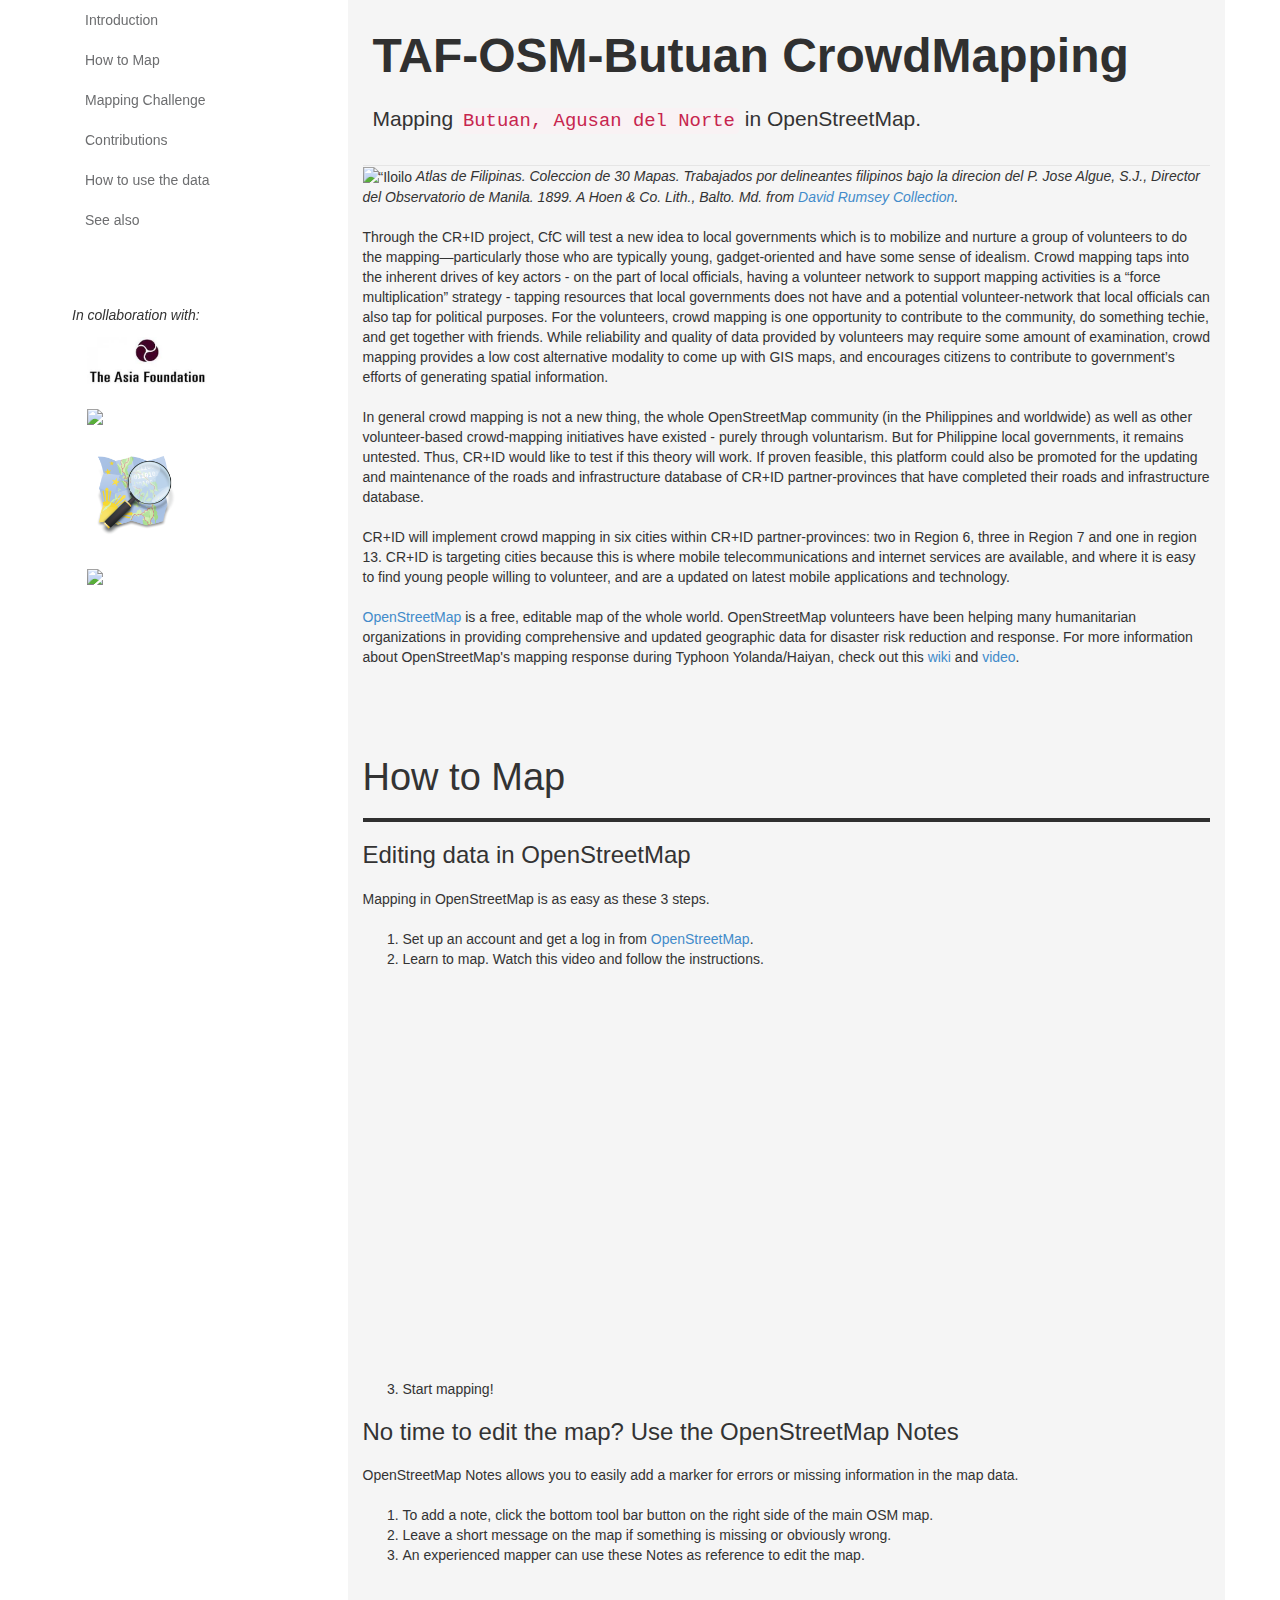
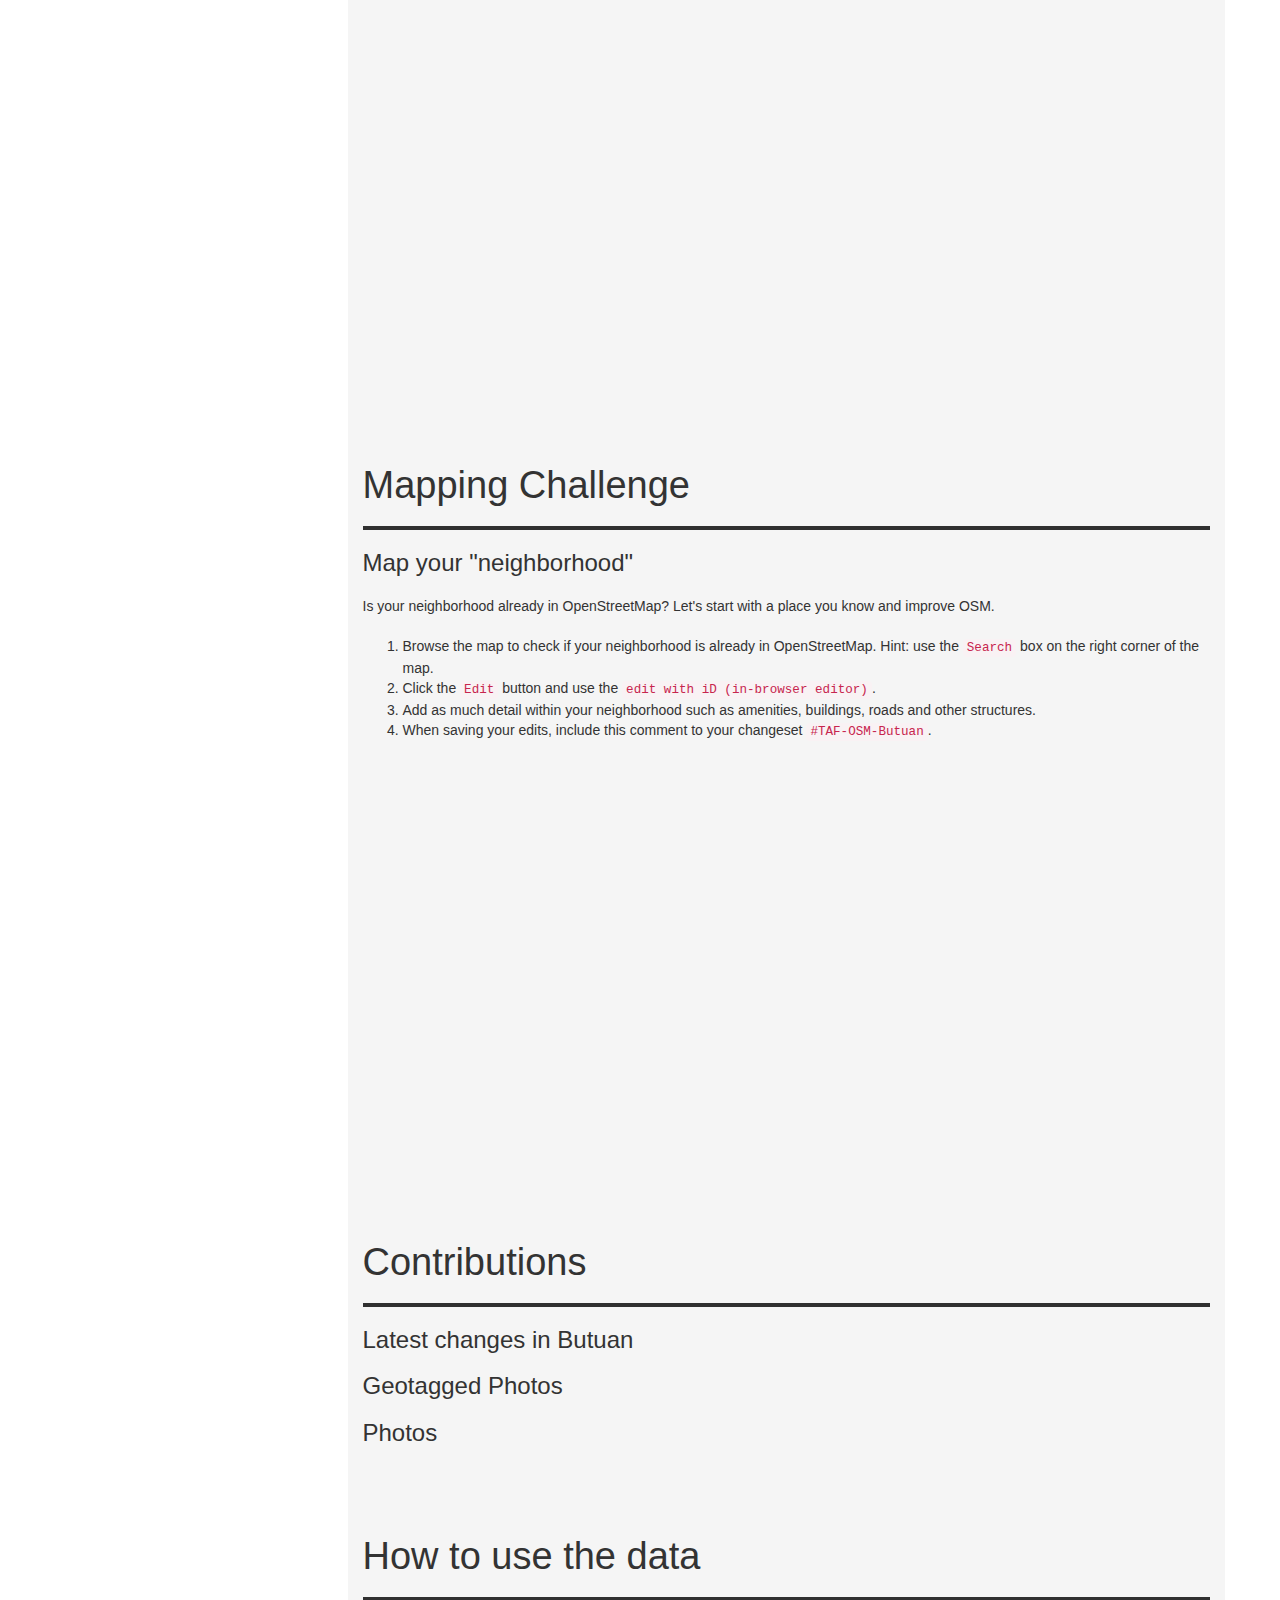
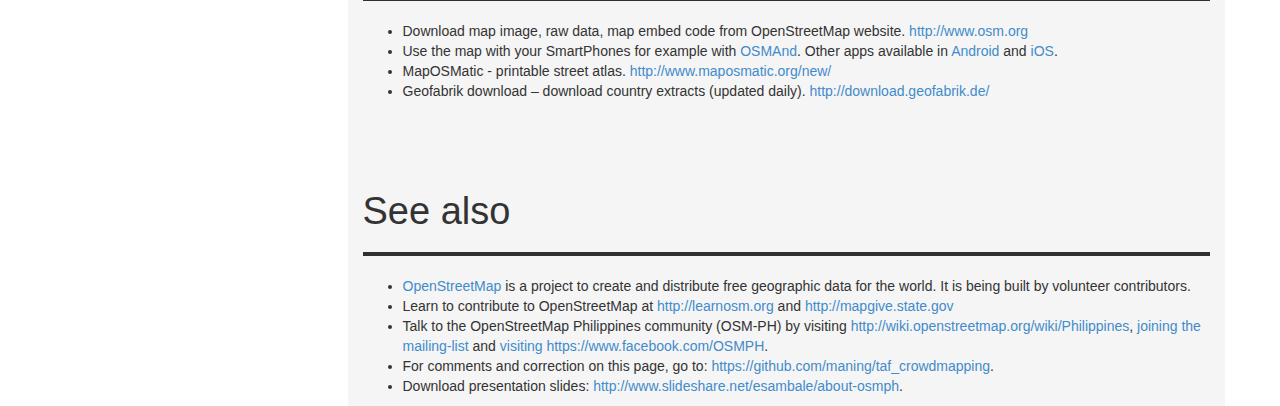
==== butuan.html @ e6d00f48 "stub butuan page" ====
<!DOCTYPE html>
<html lang="en">
<head>
	<meta charset="utf-8">
	<meta name="viewport" content="width=device-width, initial-scale=1.0">
	<meta name="description" content=“TAF-OSM-Butuan">
	<meta name="author" content="Maning Sambale">

	<title>TAF-OSM-Butuan CrowdMapping</title>

	<link href="css/bootstrap.min.css" rel="stylesheet">
	<link href="css/custom.css" rel="stylesheet">
	<link rel="shortcut icon" href="img/favicon.png">


</head>

<body>
	<div class="container">
		<div class="col-lg-3">
			<div class="cg-sidebar" style="position:fixed">
				<ul class="nav cg-sidenav">
					
					<li><a href="#intro">Introduction</a></li>              
					<li><a href="#howtomap">How to Map</a></li>	
					<li><a href="#challenge">Mapping Challenge</a></li>		
					<li><a href="#contributions">Contributions</a></li>
					<li><a href="#howtouse">How to use the data</a></li>	
                                        <li><a href="#resources">See also</a></li>	

					<br />
					<li style="margin: 25px 0 0 15px;">
						<div id="google_translate_element"></div>
						<script type="text/javascript">
							function googleTranslateElementInit() {
								new google.translate.TranslateElement({pageLanguage: 'en', layout: google.translate.TranslateElement.FloatPosition.TOP_RIGHT}, 'google_translate_element');
							}
						</script>
						<script type="text/javascript" src="http://translate.google.com/translate_a/element.js?cb=googleTranslateElementInit"></script>

					</li>
					<li style="margin:2px;"><br /><em>In collaboration with:</em></li>
					

<li style="margin:2px;"><a href="http://asiafoundation.org/" target="_blank"><img src="img/asiaf.jpg" style="width: 120px; height: auto;"></a>

<li style="margin:2px;"><a href="https://www.facebook.com/boholchamber" target="_blank"><img src="img/boholchamber.png" style="width: 80px; height: auto;"></a>

<li style="margin:10px;"><a href="http://openstreetmap.org.ph/" target="_blank"><img src="img/osmph_logo.png" style="width: 80px; height: auto;"></a>

<li style="margin:2px;"><a href="http://dfat.gov.au/pages/default.aspx" target="_blank"><img src="img/DFAT-stacked-strip-pc.png" style="width: 100px; height: auto;"></a>


					
					<br />
 				</ul>
			</div>
		</div>

		<div class="col-lg-9" style="background-color:#f5f5f5;">		
			<div class="cg-intro container" id="intro">
				<h1> TAF-OSM-Butuan CrowdMapping </h1>
				<p class="lead">Mapping <code>Butuan, Agusan del Norte</code> in OpenStreetMap.</p> 
			</div>    
		<div class="chapter">
				<img width="100%" src="img/mindanao_algue.jpg" alt=“Iloilo Old Map” />
				<span class="caption">Atlas de Filipinas. Coleccion de 30 Mapas. Trabajados por delineantes filipinos bajo la direcion del P. Jose Algue, S.J., Director del Observatorio de Manila. 1899. A Hoen & Co. Lith., Balto. Md. from <a href="http://www.davidrumsey.com/" target="_blank">David Rumsey Collection</a>.</span>

				
				<p>Through the CR+ID project, CfC will test a new idea to local governments which is to 
				  mobilize and nurture a group of volunteers to do the mapping—particularly those who are 
				  typically young, gadget-oriented and have some sense of idealism. Crowd mapping taps 
				  into the inherent drives of key actors - on the part of local officials, having a volunteer 
				  network to support mapping activities is a “force multiplication” strategy - tapping resources 
				  that local governments does not have and a potential volunteer-network that local officials 
				  can also tap for political purposes. For the volunteers, crowd mapping is one opportunity to 
				  contribute to the community, do something techie, and get together with friends. While 
				  reliability and quality of data provided by volunteers may require some amount of examination, 
				  crowd mapping provides a low cost alternative modality to come up with GIS maps, and encourages 
				  citizens to contribute to government’s efforts of generating spatial information. 
				  <p>In general crowd mapping is not a new thing, the whole OpenStreetMap community 
				  (in the Philippines and worldwide) as well as other volunteer-based crowd-mapping 
				  initiatives have existed - purely through voluntarism. But for Philippine local governments, 
				  it remains untested. Thus, CR+ID would like to test if this theory will work. If proven 
				  feasible, this platform could also be promoted for the updating and maintenance of the roads 
				  and infrastructure database of CR+ID partner-provinces that have completed their roads and 
				    infrastructure database.</p>
				  <p> CR+ID will implement crowd mapping in six cities within CR+ID partner-provinces: two 
				    in Region 6, three in Region 7 and one in region 13. CR+ID is targeting cities because this 
				    is where mobile telecommunications and internet services are available, and where it is 
				    easy to find young people willing to volunteer, and are a updated on latest mobile 
				    applications and technology.</p>
				<p><a href="http://www.openstreetmap.org/" target="_blank">OpenStreetMap</a> is a free, 
				  editable map of the whole world. OpenStreetMap volunteers have been helping many 
				  humanitarian organizations in providing comprehensive and updated geographic data for 
				  disaster risk reduction and response.  For more information about OpenStreetMap's 
				  mapping response during Typhoon Yolanda/Haiyan, check out this
				  <a href="http://wiki.openstreetmap.org/wiki/Typhoon_Haiyan" target="_blank">wiki</a> and   
				  <a href="http://www.youtube.com/watch?v=C175zW8-6j8<" target="_blank">video</a>.</p> 
		</div>
		<div class="chapter">
			<div class="page-header">
				<h1 id="howtomap">How to Map</h1>
			</div>
           		<h3>Editing data in OpenStreetMap</h3>
			<p>Mapping in OpenStreetMap is as easy as these 3 steps.</p>
				<ol>
					<li>Set up an account and get a log in from <a href="http://www.openstreetmap.org/" target="_blank">OpenStreetMap</a>.</li>
				 	<li>Learn to map. Watch this video and follow the instructions.</li>
					<br />
					<iframe width="100%" height="385" src="//www.youtube.com/embed/Ir-3K0pjwOI" frameborder="0" allowfullscreen></iframe>
					<br />
					<li>Start mapping! </li>
				</ol>
			</p>

                        <h3>No time to edit the map?  Use the OpenStreetMap Notes</h3>
			<p>OpenStreetMap Notes allows you to easily add a marker for errors or missing information in the map data. </p>
				<ol>
					<li>To add a note, click the bottom tool bar button on the right side of the main OSM map. </li>
                                        <li>Leave a short message on the map if something is missing or obviously wrong. </li>
				 	<li>An experienced mapper can use these Notes as reference to edit the map. </li>
					<br />
					<iframe width="100%" height="385" src="//www.youtube.com/embed/8h4qWLas1rI" frameborder="0" allowfullscreen></iframe>
					<br />

				</ol>
			</p>
               </div>

<div class="chapter"> <div class="page-header"> <h1 id="challenge">Mapping Challenge</h1> </div>
	<h3>Map your "neighborhood"</h3>


	<p>Is your neighborhood already in OpenStreetMap? Let's start with a place you know and improve OSM.</p> 

	 <ol>
	   <li>Browse the map to check if your neighborhood is already in OpenStreetMap. Hint: use the <code>Search</code> box on the right corner of the map.</li>
	   <li>Click the <code>Edit</code> button and use the <code>edit with iD (in-browser editor)</code>.</li>
           <li>Add as much detail within your neighborhood such as amenities, buildings, roads and other structures.</li>
	   <li>When saving your edits, include this comment to your changeset <code>#TAF-OSM-Butuan</code>.</li>
	   <br />
  	   <iframe width="100%" height="385" src="//www.youtube.com/embed/1UL02DTt8pw" frameborder="0" allowfullscreen></iframe>
	   <br />
	 </ol>
	</p>

<div class="chapter"> <div class="page-header"> <h1 id="contributions">Contributions</h1> </div>

<!-- <img width="100%" src="img/butuan_group_shot.jpg" alt="group photo" /> -->
<!-- <span class="caption">The Tagbilaran mappers with Gov. Edgardo M. Chatto. </span> -->

      <h3>Latest changes in Butuan</h3>
<p>
<!-- <object data="http://overpass-turbo.eu/map.html?Q=[out%3Axml]%3B%0A%28%0A%20%20relation%28newer%3A%222015-07-16T00%3A00%3A00Z%22%29%20%289.546244781482576%2C123.75686645507812%2C9.785866234376224%2C123.98723602294922%29%3B%0A%20%20way%28newer%3A%222015-07-16T00%3A00%3A00Z%22%29%289.546244781482576%2C123.75686645507812%2C9.785866234376224%2C123.98723602294922%29%3B%0A%20%20node%28newer%3A%222015-07-16T00%3A00%3A00Z%22%29%289.546244781482576%2C123.75686645507812%2C9.785866234376224%2C123.98723602294922%29%3B%0A%29%3B%0A%2F*added%20by%20auto%20repair*%2F%0A%28._%3B%3E%3B%29%3B%0A%2F*end%20of%20auto%20repair*%2F%0Aout%20body%3B" width="100%" height="700px"> </object> -->
 
</p>

<h3>Geotagged Photos</h3>
<p>
<!--<object data="tagbilaran_mapillary2.html" width="100%" height="900px"> </object> -->
</p>

<h3>Photos</h3>
<p>

<!-- <object width="auto" height="auto"> <param name="flashvars" value="offsite=true&lang=en-us&page_show_url=%2Fphotos%2Fesambale%2Fsets%2F72157655878137936%2Fshow%2F&page_show_back_url=%2Fphotos%2Fesambale%2Fsets%2F72157655878137936%2F&set_id=72157655878137936&jump_to="></param> <param name="movie" value="https://www.flickr.com/apps/slideshow/show.swf?v=1811922554"></param> <param name="allowFullScreen" value="true"></param><embed type="application/x-shockwave-flash" src="https://www.flickr.com/apps/slideshow/show.swf?v=1811922554" allowFullScreen="true" flashvars="offsite=true&lang=en-us&page_show_url=%2Fphotos%2Fesambale%2Fsets%2F72157655878137936%2Fshow%2F&page_show_back_url=%2Fphotos%2Fesambale%2Fsets%2F72157655878137936%2F&set_id=72157655878137936&jump_to=" width="100%" height="700px"></embed></object> -->

</p>
	</div>	    
<div class="chapter">
  <div class="page-header">
		<h1 id="howtouse">How to use the data</h1>
	</div>
	<ul>
	  <li>Download map image, raw data, map embed code from OpenStreetMap website.  <a href="http://www.osm.org" target="_blank">http://www.osm.org</a></li>
	  <li>Use the map with your SmartPhones for example with <a href="http://wiki.openstreetmap.org/wiki/OsmAnd" target="_blank">OSMAnd</a>.  Other apps available in <a href="http://wiki.openstreetmap.org/wiki/Android" target="_blank">Android</a> and <a href="http://wiki.openstreetmap.org/wiki/Apple_iOS" target="_blank">iOS</a>.</li>
	  <li>MapOSMatic - printable street atlas.  <a href="http://www.maposmatic.org/new/" target="_blank">http://www.maposmatic.org/new/</a></li>
	  <li>Geofabrik download – download country extracts (updated daily).  <a href="http://download.geofabrik.de/" target="_blank">http://download.geofabrik.de/</a></li>
	</ul>
</div>



<div class="chapter">
	<div class="page-header">
		<h1 id="resources">See also</h1>
	</div>
	<ul>
	        <li><a href="http://wiki.openstreetmap.org" target="_blank">OpenStreetMap</a> is a project to create and distribute free geographic data for the world. It is being built by volunteer contributors. </li>
		<li>Learn to contribute to OpenStreetMap at <a href="http://learnosm.org" target="_blank">http://learnosm.org</a> and <a href="http://mapgive.state.gov" target="_blank">http://mapgive.state.gov</a>
		<li>Talk to the OpenStreetMap Philippines community (OSM-PH) by visiting <a href="http://wiki.openstreetmap.org/wiki/Philippines" target="_blank">http://wiki.openstreetmap.org/wiki/Philippines</a>, 
		  <a href="http://lists.openstreetmap.org/listinfo/talk-ph" target="_blank">joining the mailing-list</a> and <a href="https://www.facebook.com/OSMPH" target="_blank">visiting https://www.facebook.com/OSMPH</a>.</li>
		<li>For comments and correction on this page, go to: <a href="https://github.com/maning/taf_crowdmapping" target="_blank">https://github.com/maning/taf_crowdmapping</a>.</li>              
		<li>Download presentation slides: <a href="http://www.slideshare.net/esambale/about-osmph" target="_blank">http://www.slideshare.net/esambale/about-osmph</a>.</li>              

	</ul>
</div>
</div> <!-- close col-lg-9 -->
</div> <!-- close body container -->

<!-- jQuery -->
<script src="js/jquery-1.9.1.min.js"></script>
<!-- all compiled plugins -->
<script src="js/bootstrap.min.js"></script>

</body>  
</html>
---- css/custom.css ----
hr {
  width: 0;
  height: 0;
}
.cg-intro {
  padding: 10px;
  font-size: 16px;
  color: #5a5a5;
  border-bottom: 1px solid #e5e5e5;
}
.cg-intro h1 {
  color: #303030;
  font-size: 48px;
  font-weight: bolder;
}
.cg-intro p {
  font-weight: 300;
  line-height: 1.5;
}
.otherPlaces {
  padding: 15px 20px;
  color: black;
  background-color: #fafafa;
  border-bottom: 1px solid #e5e5e5;
}
.otherPlaces strong {
  color: #555;
}
.cg-sidebar .nav > li > a {
  color: #6d6e70;
}
.page-header {
  padding-bottom: 9px;
  margin: 90px 0 20px;
  border-bottom: 4px solid #303030;
}

.border {
  border: 1px solid #d7d7d8;
}

.sideNote {
  color: #6d6e70;
  font-weight: 300;
}

/*Custom CSS Added by Daniel J. Dufour (Daniel.Dufour@RedCross.Org)*/
p {margin: 20px 0px;}

table#damageClassificationTable {width: 80%; margin: 0 auto;}
table#damageClassificationTable  tr:first-child {border-bottom: 3px solid black;}
table#damageClassificationTable  tr td, table#damageClassificationTable  tr th{padding-left: 5px;}
table#tableRecommendations {margin: 0 auto;}
table#tableRecommendations td, table#tableRecommendations th {padding-left: 10px; padding-right: 10px;}
table#tableRecommendations td{color: rgb(77,77,77);}

/* Leaflet maps */
#map {height: 240px;}
#map_changes{height: 400px;}
#map_imagery{top:0; bottom:0; width:100%; height: 400px;}
#map_classification{top:0; bottom:0; width:100%; height: 400px;}

/* Legend for map_changes */
.legend {
    line-height: 18px;
    color: #555;
}
.legend i {
    width: 18px;
    height: 18px;
    float: left;
    margin-right: 8px;
    opacity: 0.7;
}

.info {
    padding: 6px 8px;
    font: 14px/16px Arial, Helvetica, sans-serif;
    background: white;
    background: rgba(255,255,255,0.8);
    box-shadow: 0 0 15px rgba(0,0,0,0.2);
    border-radius: 5px;
}


/* Legend for map_changes */
.legend_classification {
    color: #555;
}
.legend_classification i {
    padding-top: 1px;
	width: 15px;
    height: 15px;
    display: inline-block;
    margin-right: 8px;
    opacity: 1;
}

/* CSS for map_imagery */
#range {width: 100%;}
.leaflet-top .leaflet-control-zoom {margin-top: 20px;}

/* CSS for Map Captions */
.caption {font-style: italic; text-align: left;}

/* round rectangle for images */
.roundrect {
    border-radius: 10px;
    }
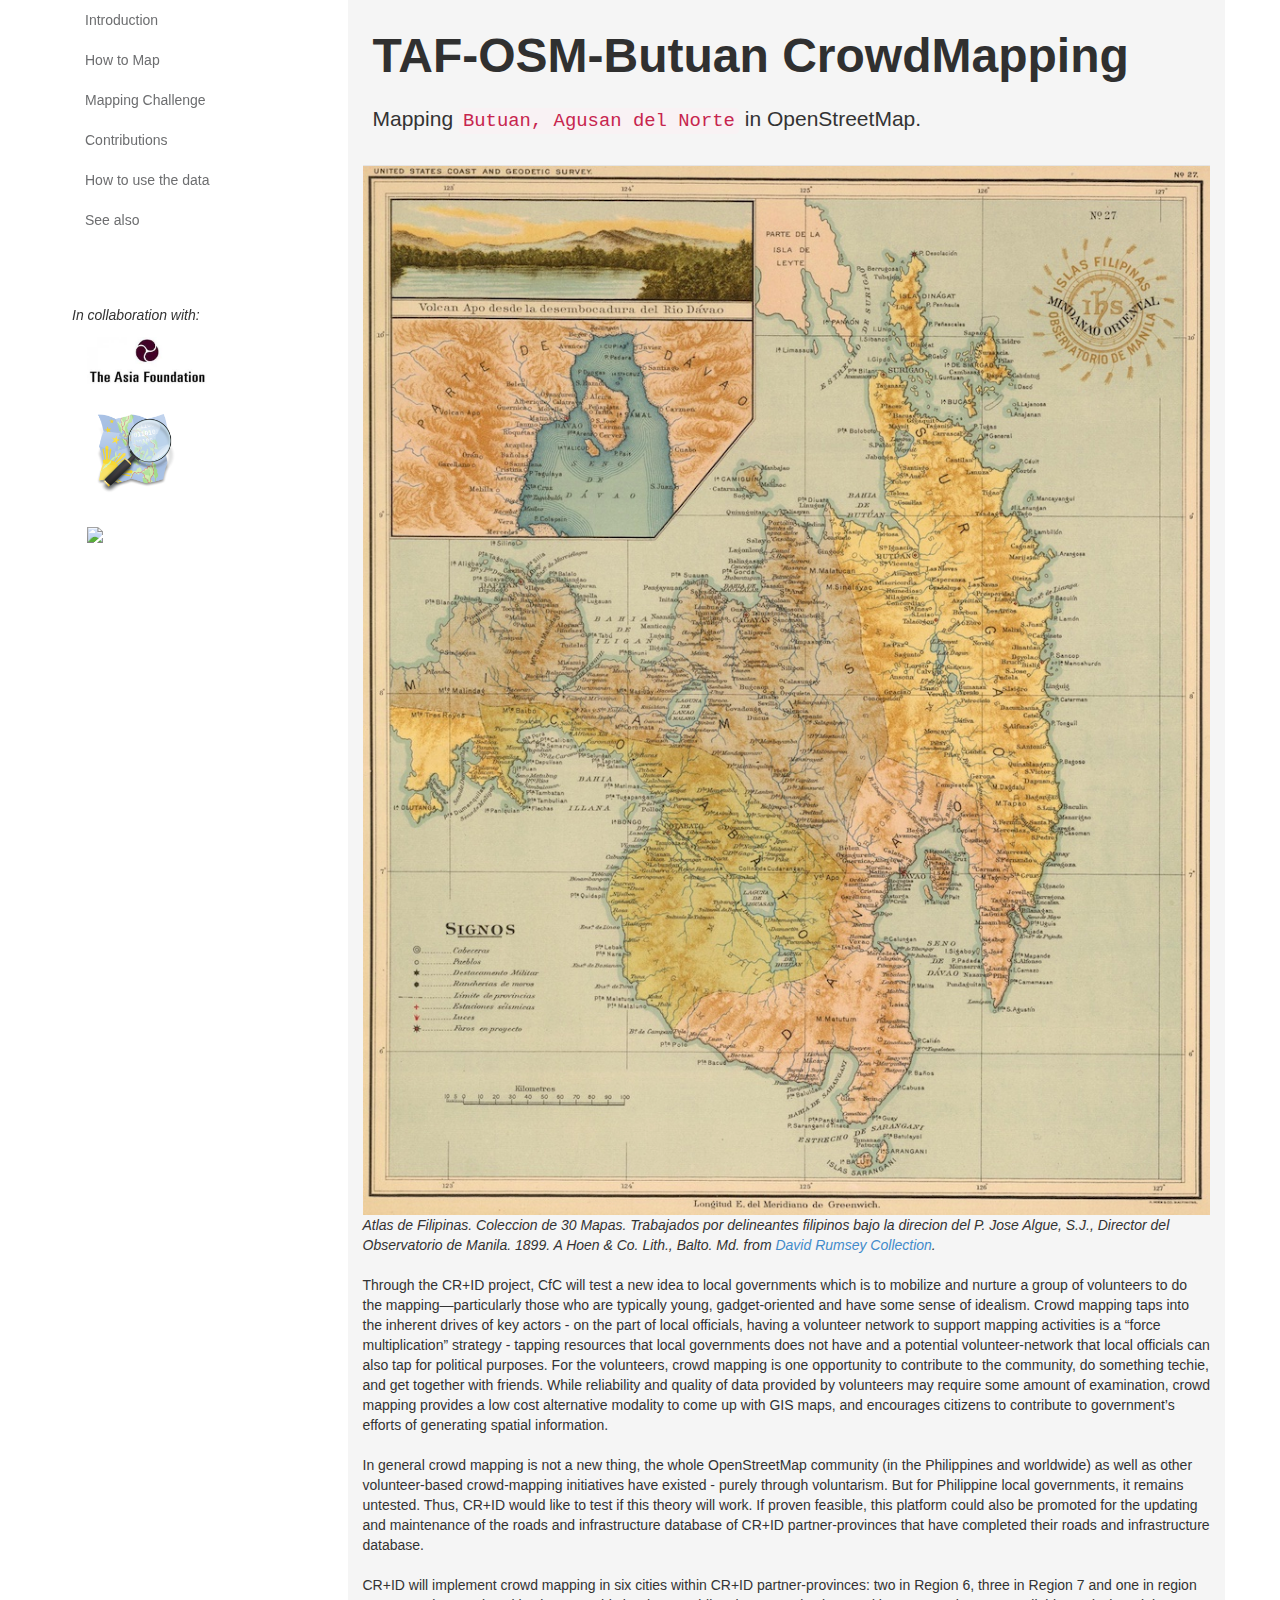
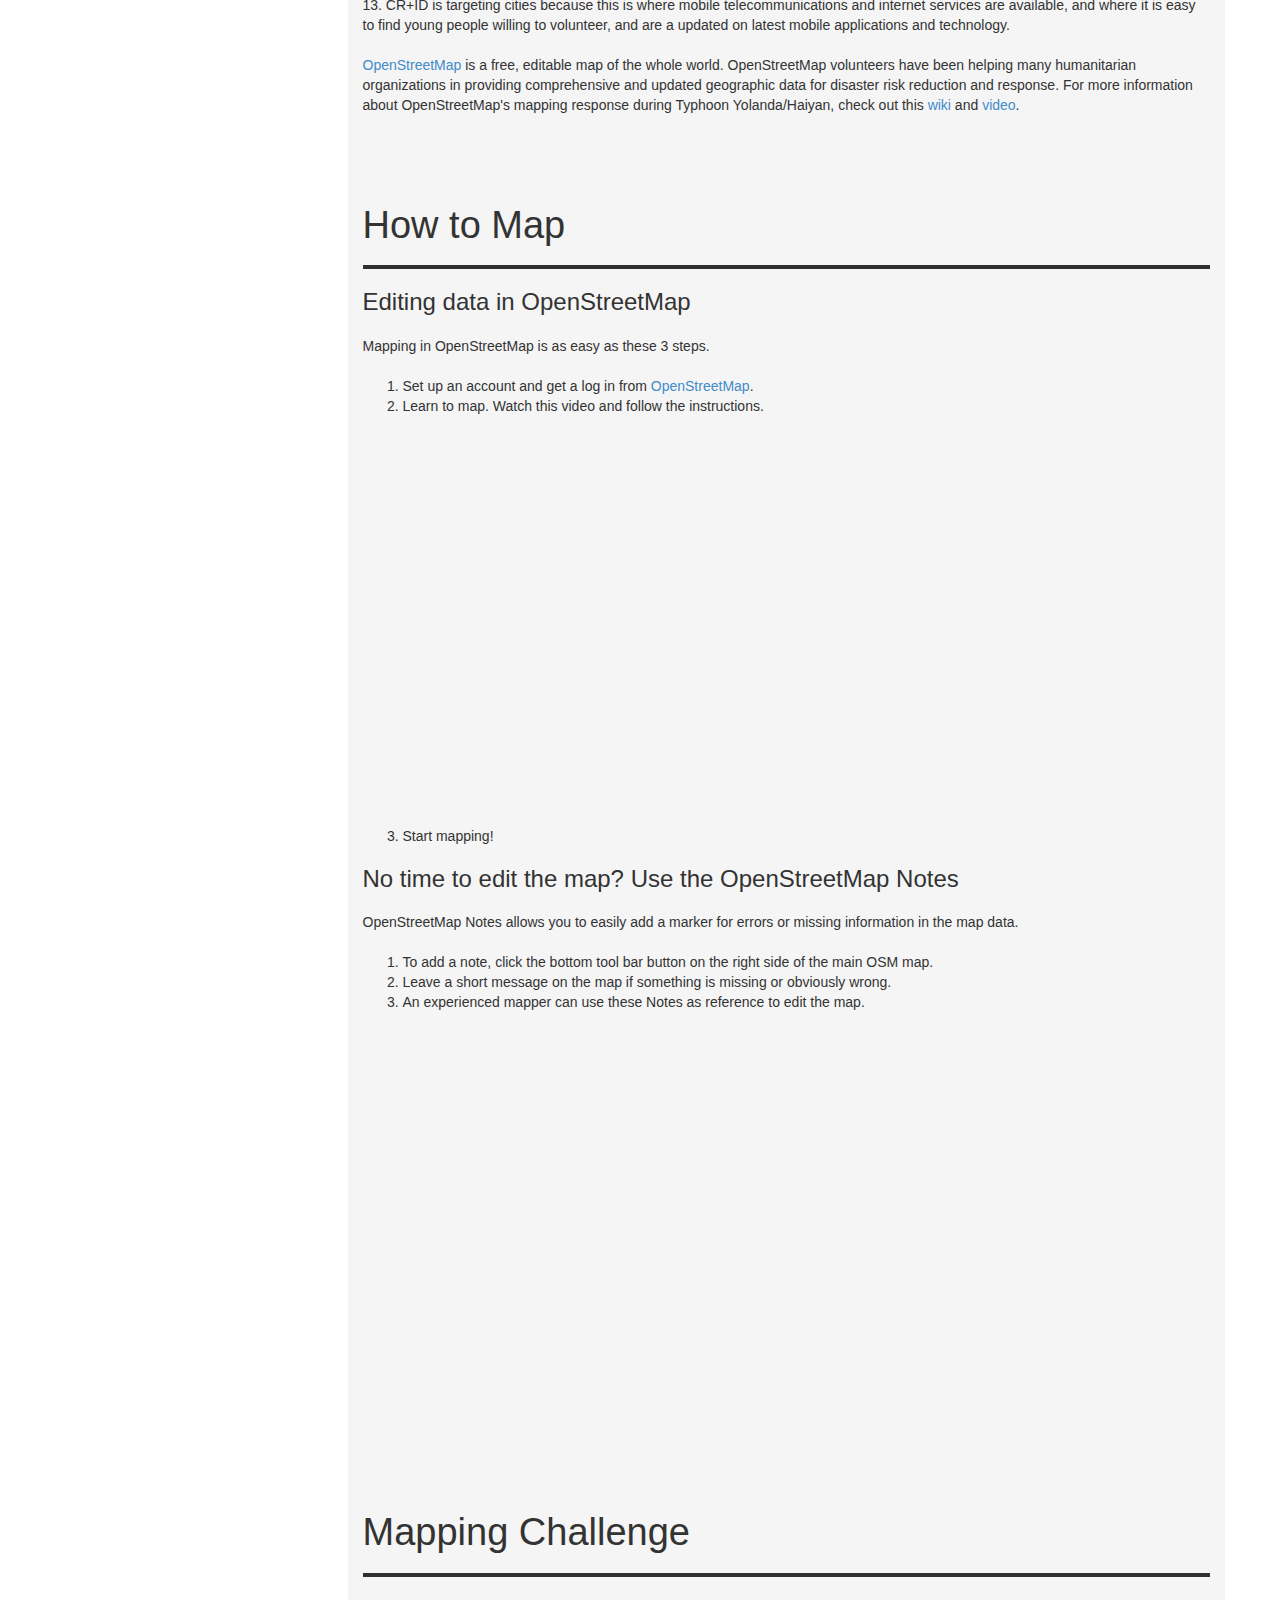
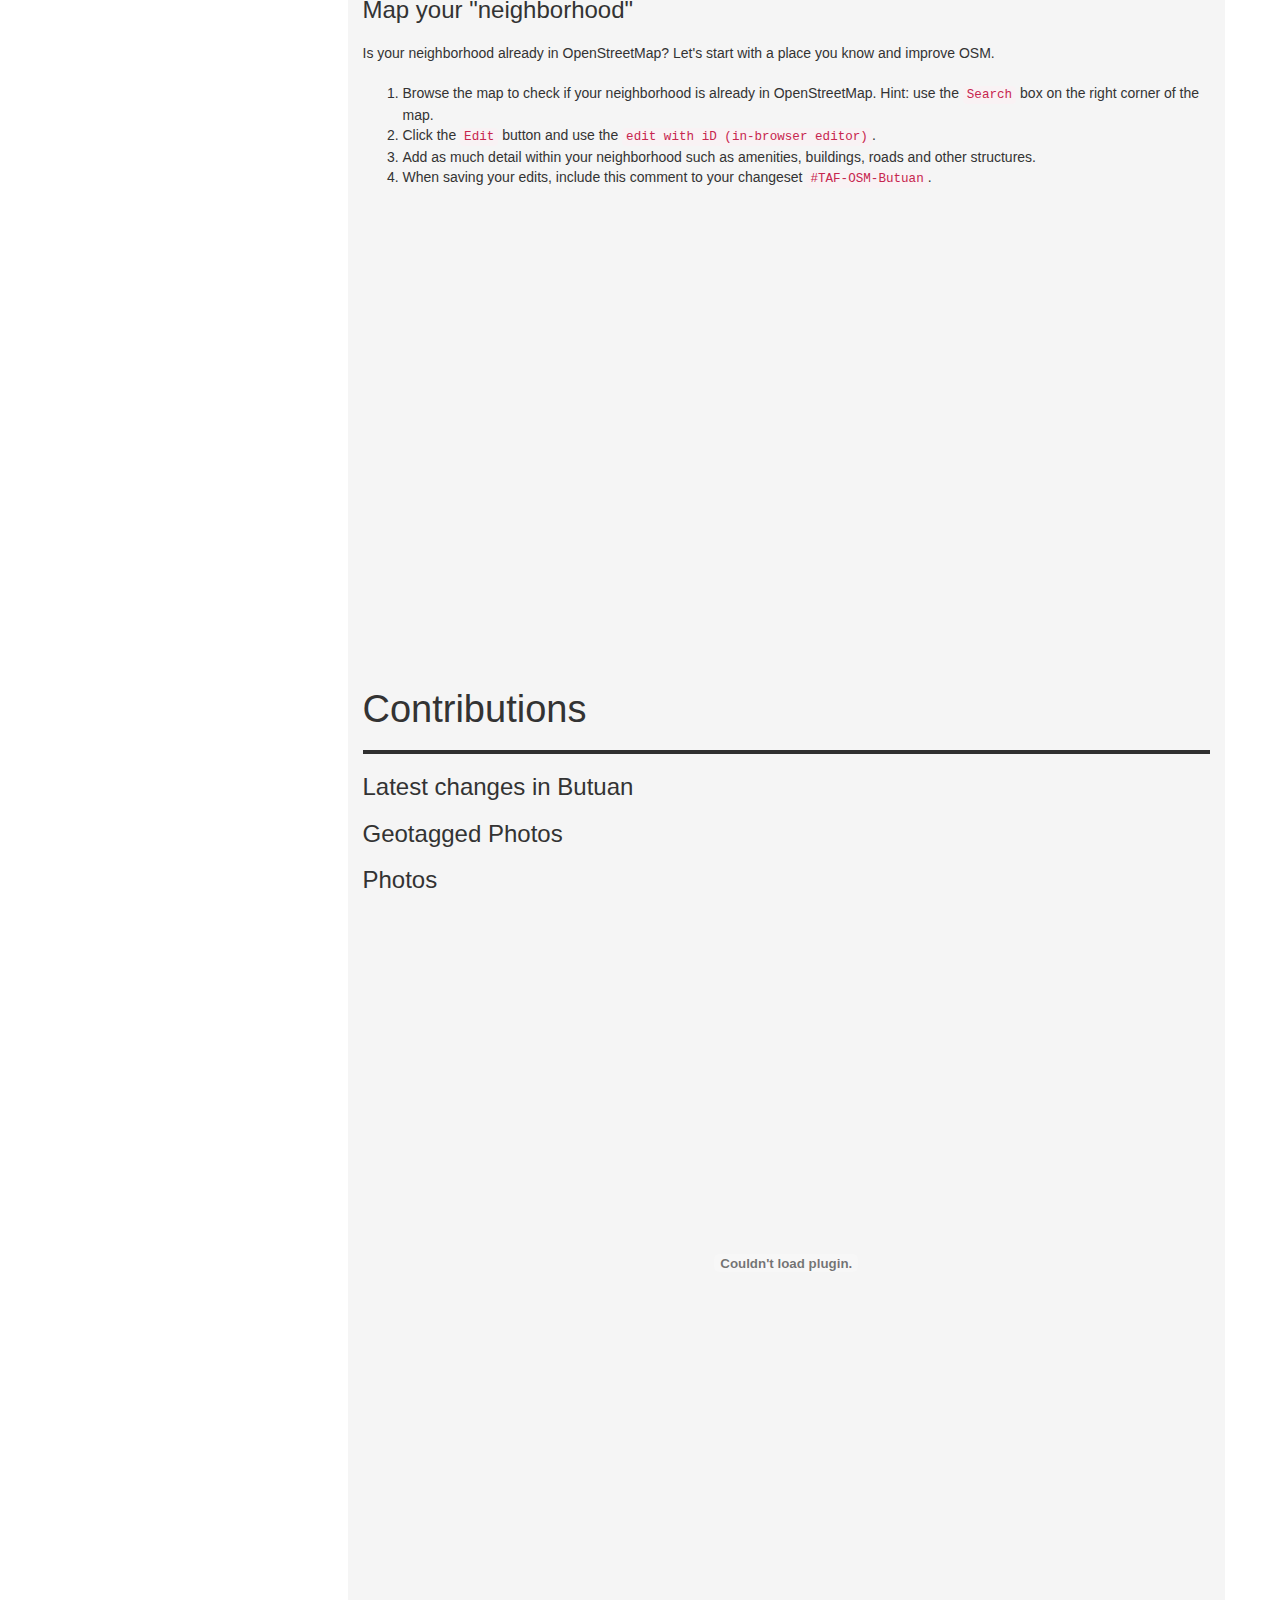
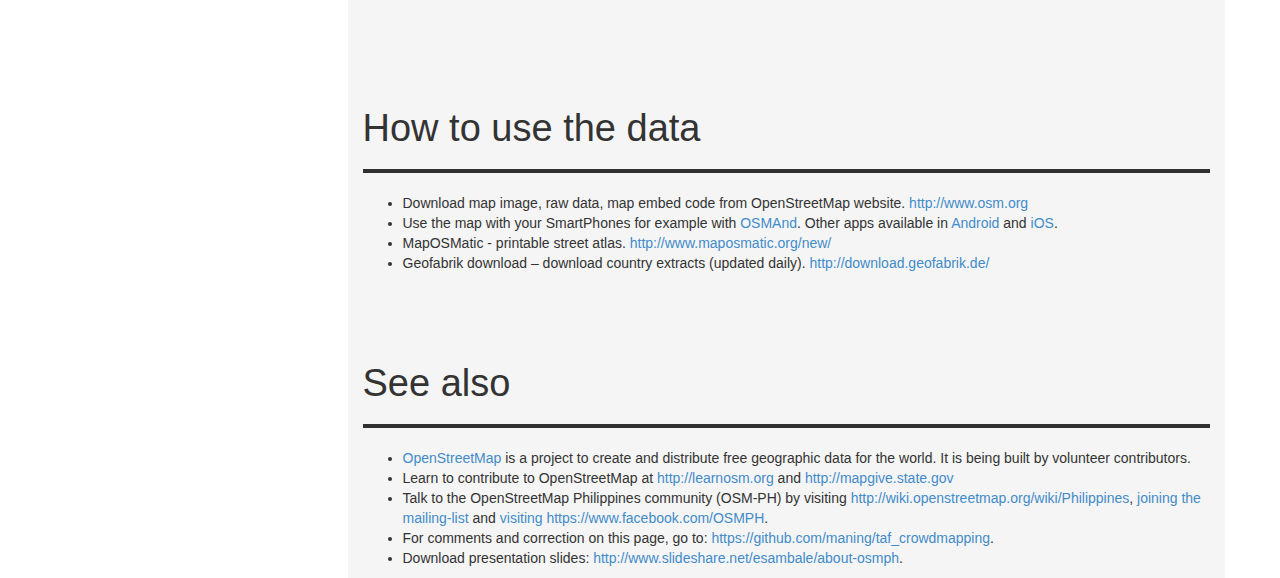
==== commit 30261401: "add changesets and photo album" ====
--- a/butuan.html
+++ b/butuan.html
@@ -44,7 +44,7 @@
 
 <li style="margin:2px;"><a href="http://asiafoundation.org/" target="_blank"><img src="img/asiaf.jpg" style="width: 120px; height: auto;"></a>
 
-<li style="margin:2px;"><a href="https://www.facebook.com/boholchamber" target="_blank"><img src="img/boholchamber.png" style="width: 80px; height: auto;"></a>
+<!-- <li style="margin:2px;"><a href="https://www.facebook.com/boholchamber" target="_blank"><img src="img/boholchamber.png" style="width: 80px; height: auto;"></a> -->
 
 <li style="margin:10px;"><a href="http://openstreetmap.org.ph/" target="_blank"><img src="img/osmph_logo.png" style="width: 80px; height: auto;"></a>
 
@@ -152,7 +152,7 @@
 
       <h3>Latest changes in Butuan</h3>
 <p>
-<!-- <object data="http://overpass-turbo.eu/map.html?Q=[out%3Axml]%3B%0A%28%0A%20%20relation%28newer%3A%222015-07-16T00%3A00%3A00Z%22%29%20%289.546244781482576%2C123.75686645507812%2C9.785866234376224%2C123.98723602294922%29%3B%0A%20%20way%28newer%3A%222015-07-16T00%3A00%3A00Z%22%29%289.546244781482576%2C123.75686645507812%2C9.785866234376224%2C123.98723602294922%29%3B%0A%20%20node%28newer%3A%222015-07-16T00%3A00%3A00Z%22%29%289.546244781482576%2C123.75686645507812%2C9.785866234376224%2C123.98723602294922%29%3B%0A%29%3B%0A%2F*added%20by%20auto%20repair*%2F%0A%28._%3B%3E%3B%29%3B%0A%2F*end%20of%20auto%20repair*%2F%0Aout%20body%3B" width="100%" height="700px"> </object> -->
+<object data="http://overpass-turbo.eu/map.html?Q=[out%3Axml]%3B%0A%28%0A%20%20relation%28newer%3A%222015-07-23T00%3A00%3A00Z%22%29%20%288.90050507162228%2C125.45940399169923%2C9.005977471134898%2C125.58368682861327%29%3B%0A%20%20way%28newer%3A%222015-07-23T00%3A00%3A00Z%22%29%288.90050507162228%2C125.45940399169923%2C9.005977471134898%2C125.58368682861327%29%3B%0A%20%20node%28newer%3A%222015-07-23T00%3A00%3A00Z%22%29%288.90050507162228%2C125.45940399169923%2C9.005977471134898%2C125.58368682861327%29%3B%0A%29%3B%0Aout%20body%3B" width="100%" height="700px"> </object>
  
 </p>
 
@@ -164,7 +164,7 @@
 <h3>Photos</h3>
 <p>
 
-<!-- <object width="auto" height="auto"> <param name="flashvars" value="offsite=true&lang=en-us&page_show_url=%2Fphotos%2Fesambale%2Fsets%2F72157655878137936%2Fshow%2F&page_show_back_url=%2Fphotos%2Fesambale%2Fsets%2F72157655878137936%2F&set_id=72157655878137936&jump_to="></param> <param name="movie" value="https://www.flickr.com/apps/slideshow/show.swf?v=1811922554"></param> <param name="allowFullScreen" value="true"></param><embed type="application/x-shockwave-flash" src="https://www.flickr.com/apps/slideshow/show.swf?v=1811922554" allowFullScreen="true" flashvars="offsite=true&lang=en-us&page_show_url=%2Fphotos%2Fesambale%2Fsets%2F72157655878137936%2Fshow%2F&page_show_back_url=%2Fphotos%2Fesambale%2Fsets%2F72157655878137936%2F&set_id=72157655878137936&jump_to=" width="100%" height="700px"></embed></object> -->
+<object width="auto" height="auto"> <param name="flashvars" value="offsite=true&lang=en-us&page_show_url=%2Fphotos%2Fesambale%2Fsets%2F72157656178184056%2Fshow%2F&page_show_back_url=%2Fphotos%2Fesambale%2Fsets%2F72157656178184056%2F&set_id=72157656178184056&jump_to="></param> <param name="movie" value="https://www.flickr.com/apps/slideshow/show.swf?v=1811922554"></param> <param name="allowFullScreen" value="true"></param><embed type="application/x-shockwave-flash" src="https://www.flickr.com/apps/slideshow/show.swf?v=1811922554" allowFullScreen="true" flashvars="offsite=true&lang=en-us&page_show_url=%2Fphotos%2Fesambale%2Fsets%2F72157656178184056%2Fshow%2F&page_show_back_url=%2Fphotos%2Fesambale%2Fsets%2F72157656178184056%2F&set_id=72157656178184056&jump_to=" width="100%" height="700px"></embed></object>
 
 </p>
 	</div>	    
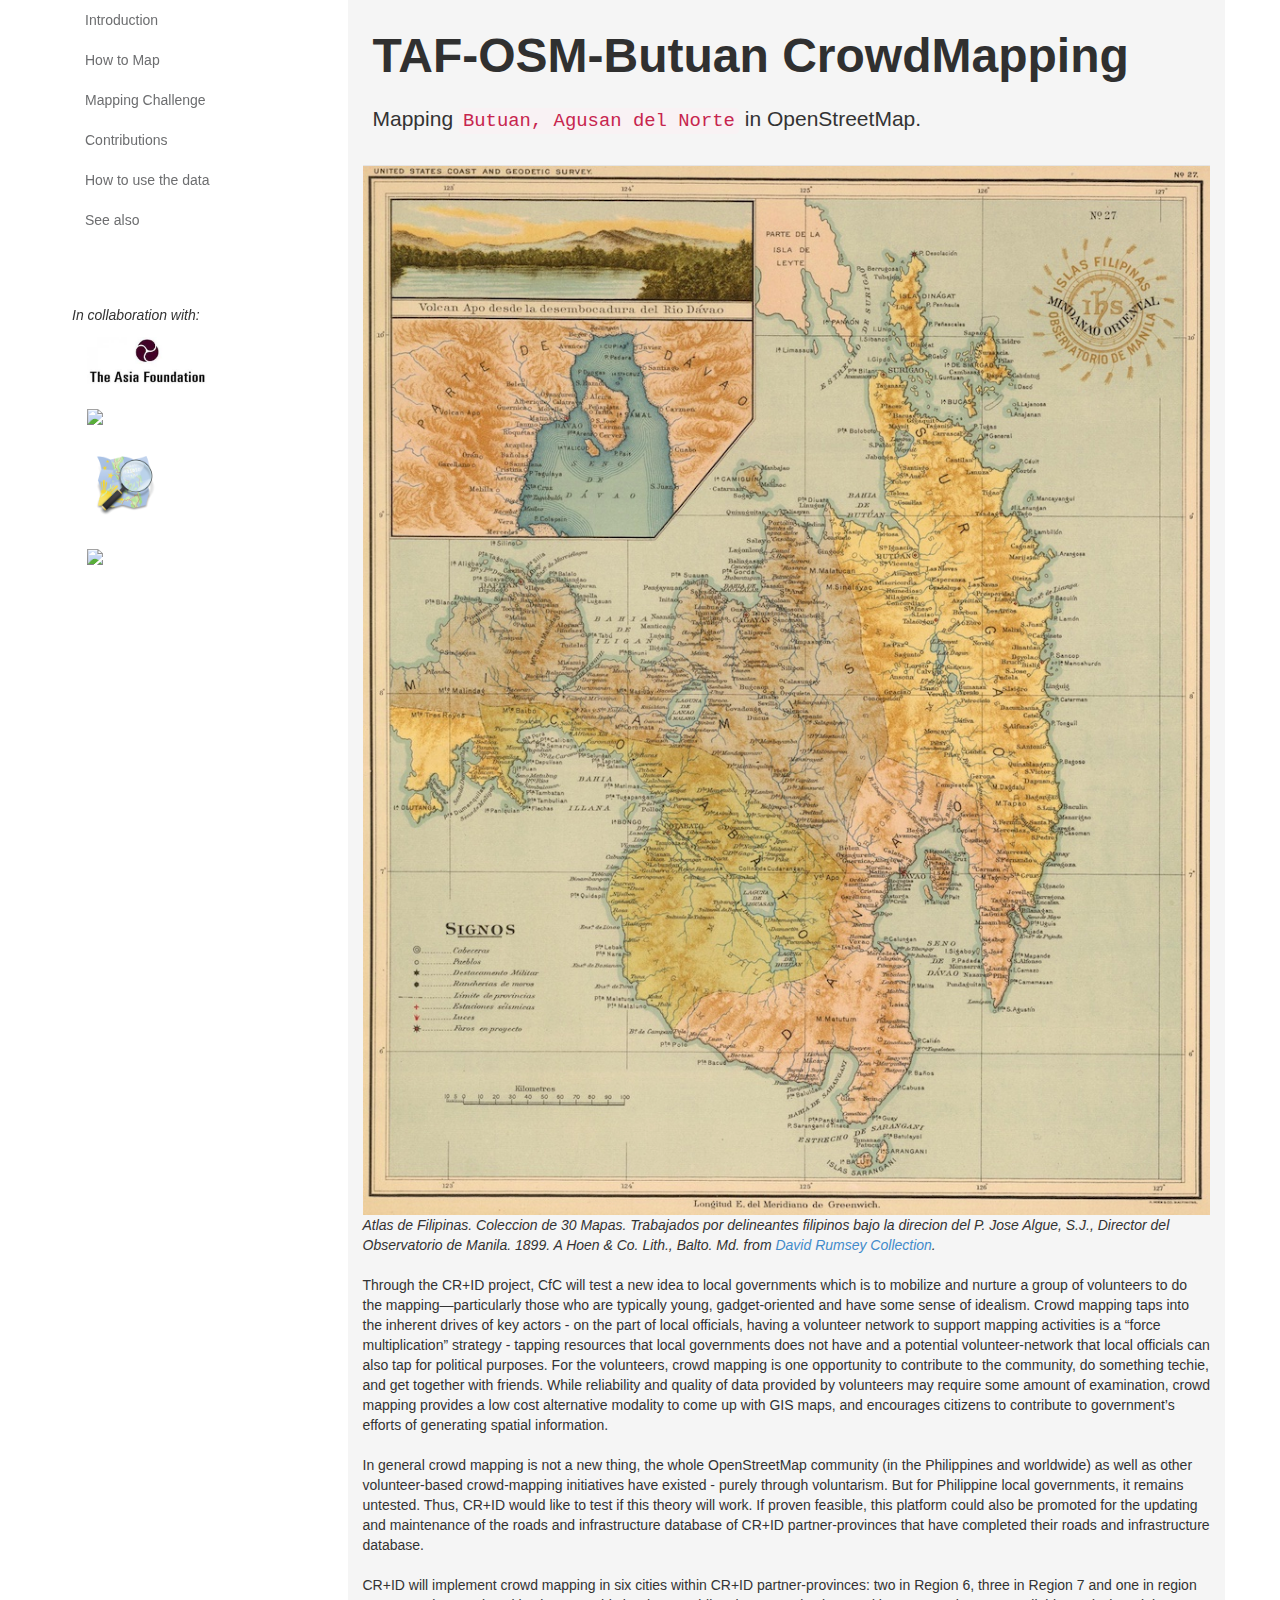
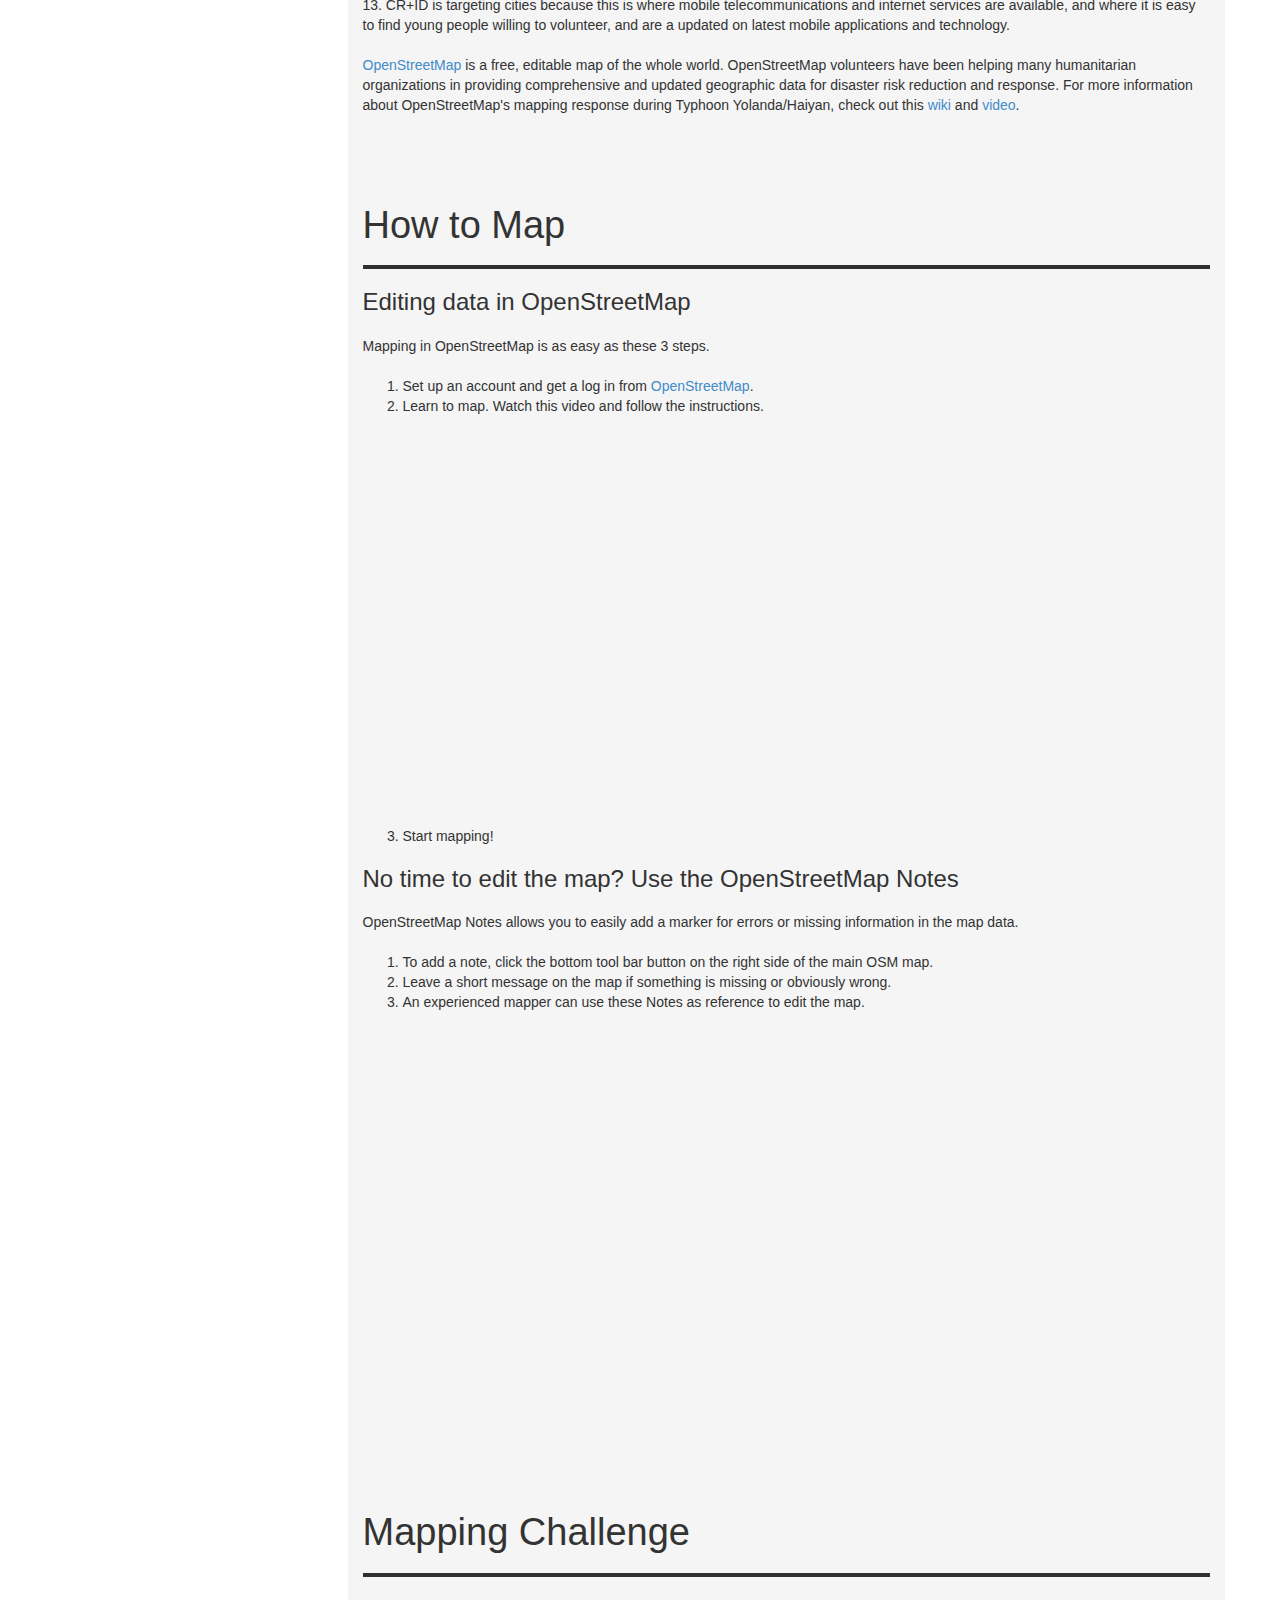
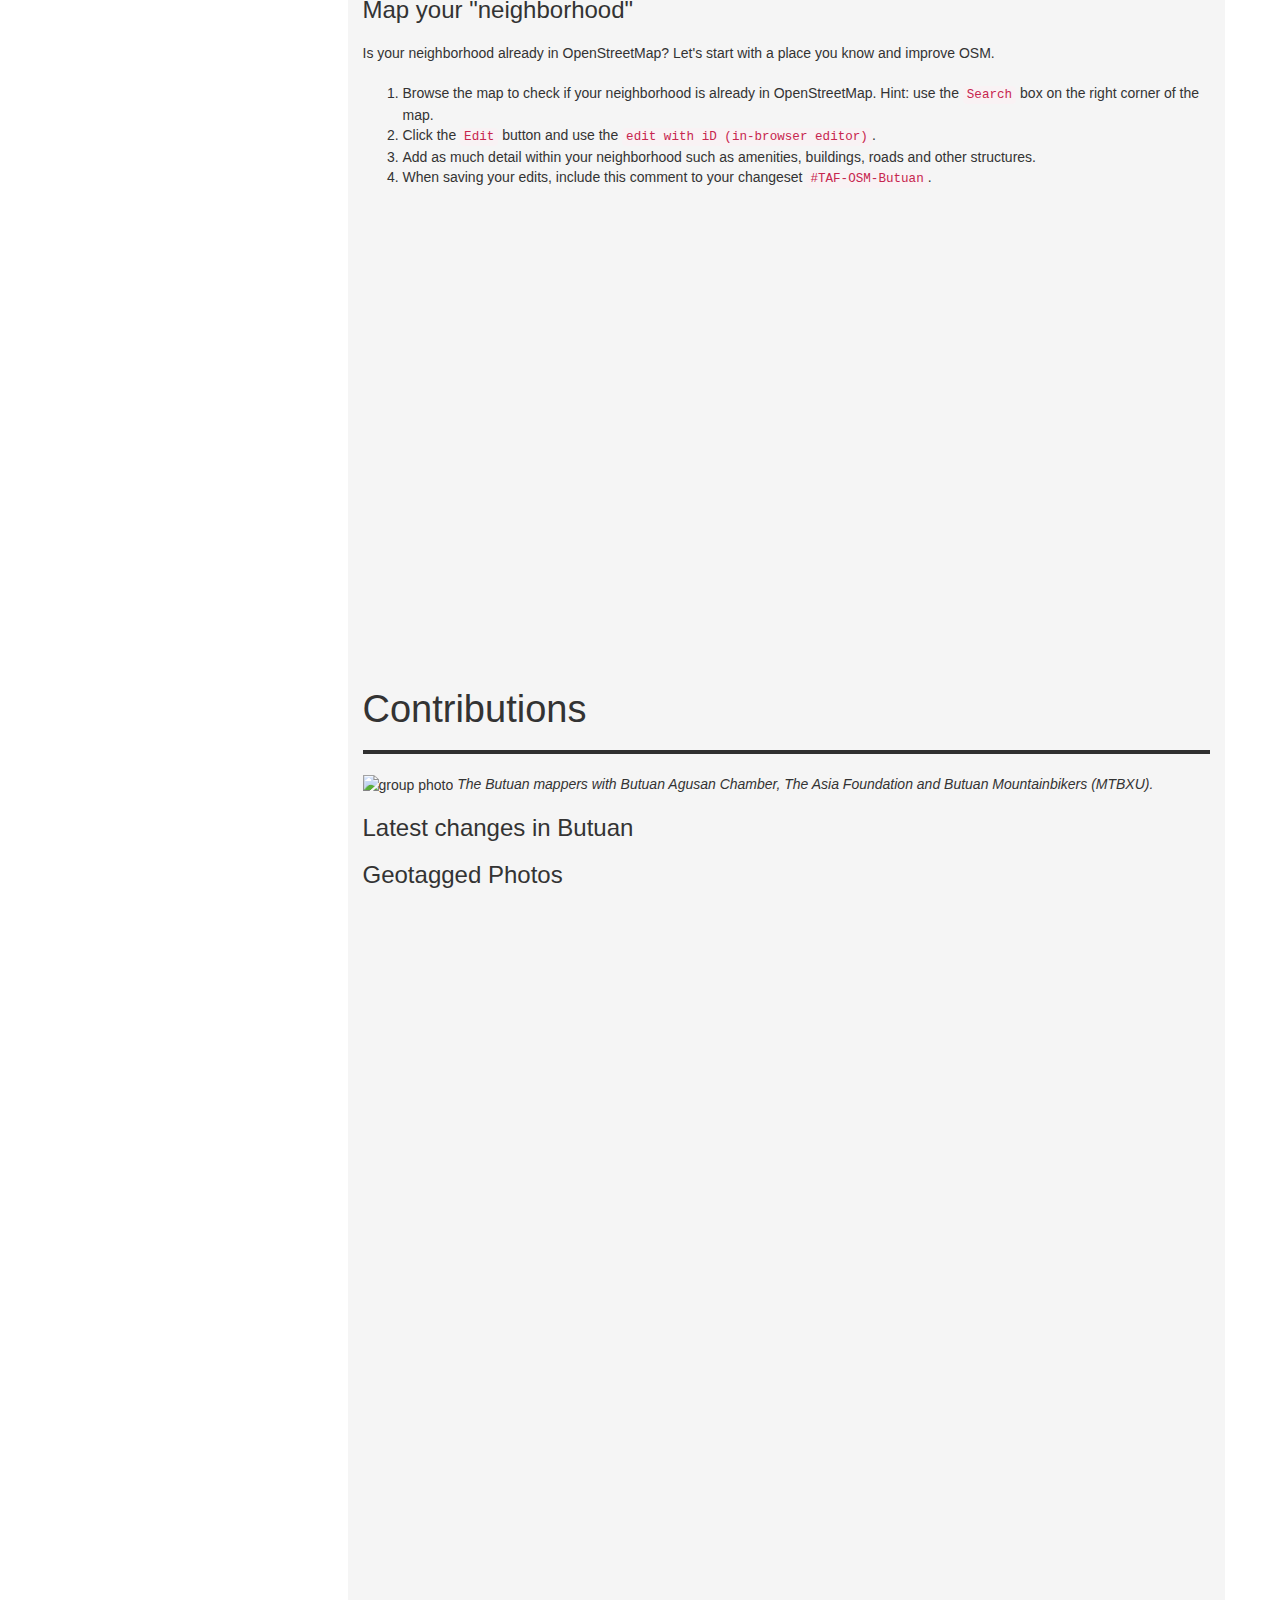
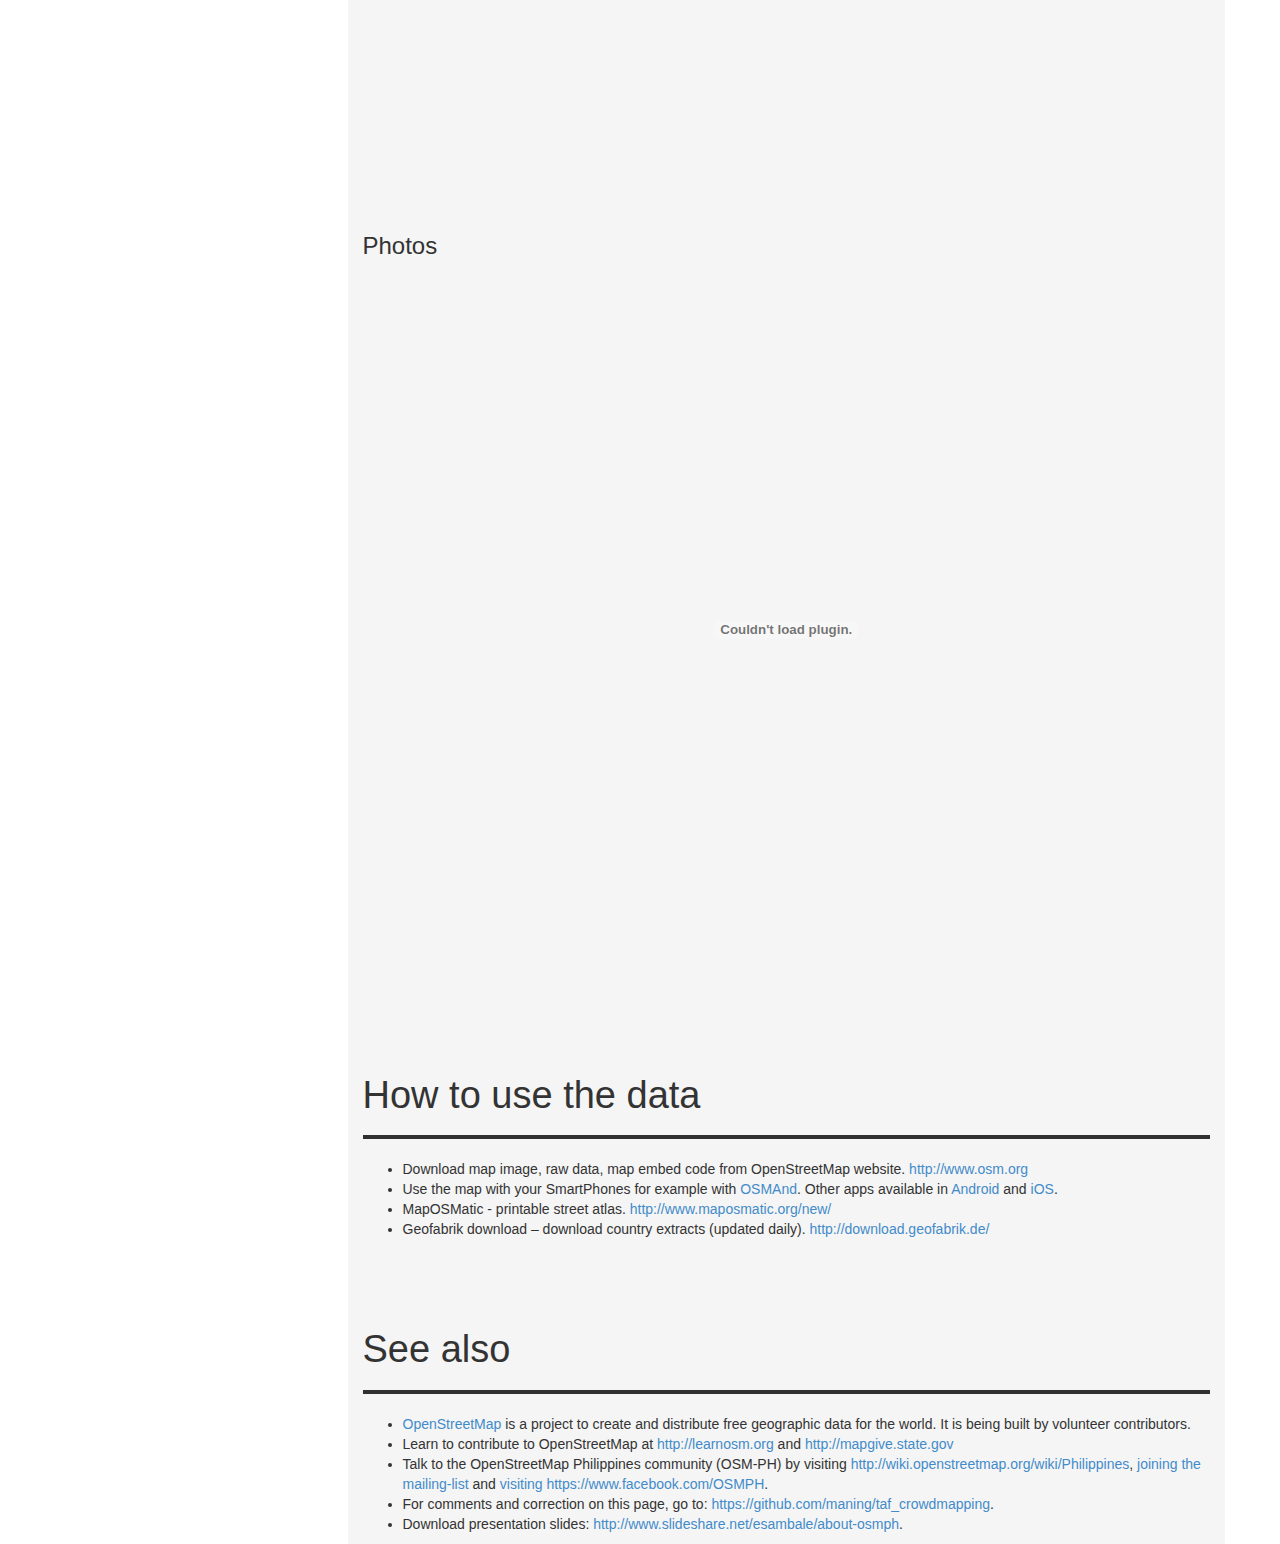
==== commit d280156b: "mapillary shots" ====
--- a/butuan.html
+++ b/butuan.html
@@ -43,10 +43,9 @@
 					
 
 <li style="margin:2px;"><a href="http://asiafoundation.org/" target="_blank"><img src="img/asiaf.jpg" style="width: 120px; height: auto;"></a>
-
-<!-- <li style="margin:2px;"><a href="https://www.facebook.com/boholchamber" target="_blank"><img src="img/boholchamber.png" style="width: 80px; height: auto;"></a> -->
-
-<li style="margin:10px;"><a href="http://openstreetmap.org.ph/" target="_blank"><img src="img/osmph_logo.png" style="width: 80px; height: auto;"></a>
+<li style="margin:2px;"><a href="https://" target="_blank"><img src="img/butuanagusanchamber.png" style="width: 80px; height: auto;"></a>
+<!--  <li style="margin:2px;"><a href="https://www.facebook.com/ButuanRidersClub" target="_blank"><img src="img/ButuanRidersClub.jpg" style="width: 80px; height: auto;"></a> --> 
+<li style="margin:10px;"><a href="http://openstreetmap.org.ph/" target="_blank"><img src="img/osmph_logo.png" style="width: 60px; height: auto;"></a>
 
 <li style="margin:2px;"><a href="http://dfat.gov.au/pages/default.aspx" target="_blank"><img src="img/DFAT-stacked-strip-pc.png" style="width: 100px; height: auto;"></a>
 
@@ -147,8 +146,8 @@
 
 <div class="chapter"> <div class="page-header"> <h1 id="contributions">Contributions</h1> </div>
 
-<!-- <img width="100%" src="img/butuan_group_shot.jpg" alt="group photo" /> -->
-<!-- <span class="caption">The Tagbilaran mappers with Gov. Edgardo M. Chatto. </span> -->
+<img width="100%" src="img/butuan_group_shot.jpg" alt="group photo" />
+<span class="caption">The Butuan  mappers with Butuan Agusan Chamber, The Asia Foundation and Butuan Mountainbikers (MTBXU).</span>
 
       <h3>Latest changes in Butuan</h3>
 <p>
@@ -158,7 +157,7 @@
 
 <h3>Geotagged Photos</h3>
 <p>
-<!--<object data="tagbilaran_mapillary2.html" width="100%" height="900px"> </object> -->
+<object data="butuan_mapillary.html" width="100%" height="900px"> </object>
 </p>
 
 <h3>Photos</h3>
